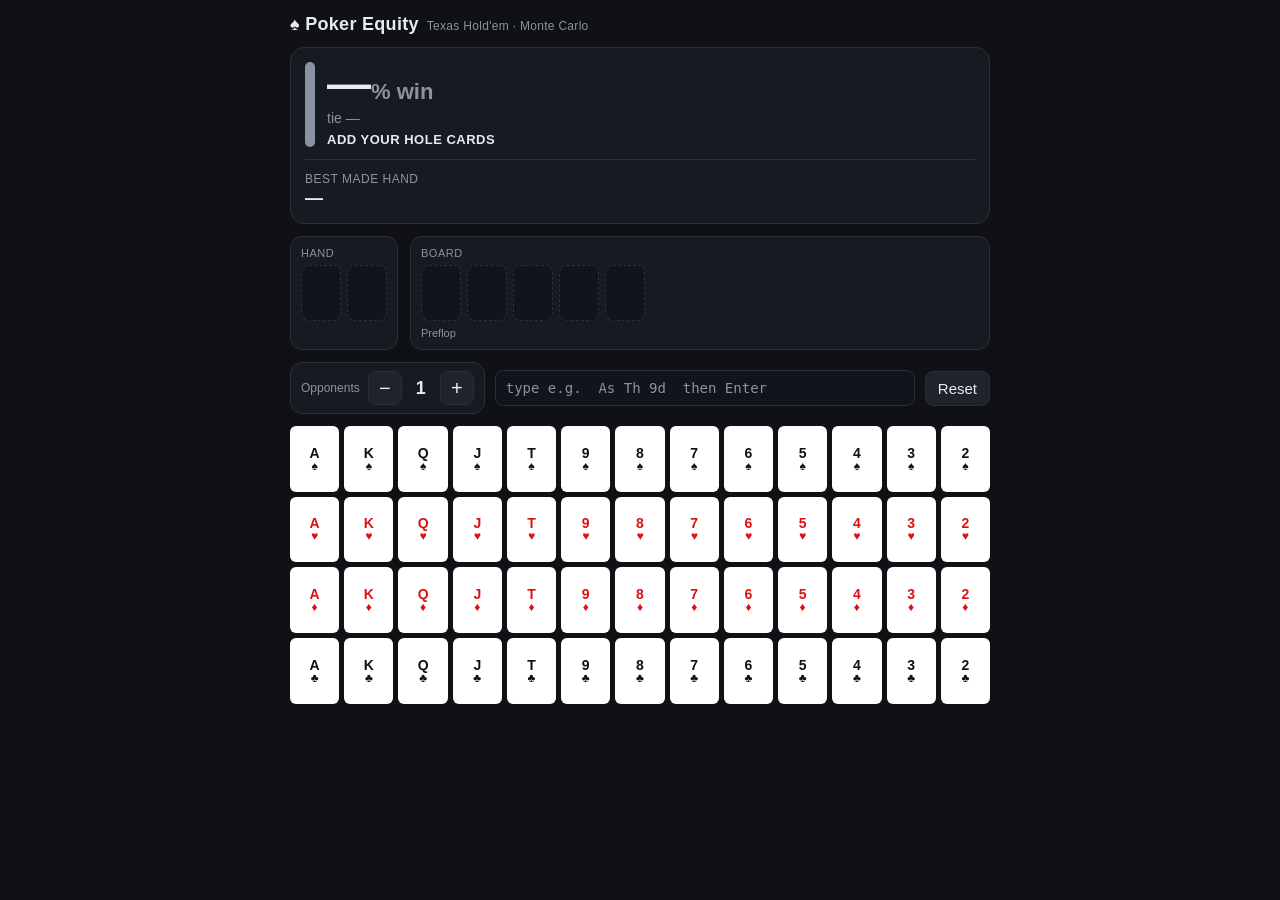
==== poker/index.html @ 081c714e "Add Texas Hold'em poker equity tool Single-file vanilla-JS tool (poker/index.html), no build step: -" ====
<!DOCTYPE html>
<html lang="en">
<head>
<meta charset="UTF-8" />
<meta name="viewport" content="width=device-width, initial-scale=1.0, maximum-scale=1.0, user-scalable=no" />
<title>Poker Equity — Texas Hold'em</title>
<style>
  /* ---------- Theme / layout ---------- */
  :root {
    --bg: #0f1115;
    --panel: #171a21;
    --panel-2: #1f232c;
    --line: #2a2f3a;
    --txt: #e7ebf0;
    --muted: #8b93a3;
    --accent: #4f8cff;
    --red: #ff5b6b;
    --green: #2ecc71;
    --yellow: #f5c542;
    --slot: #11141a;
  }
  * { box-sizing: border-box; -webkit-tap-highlight-color: transparent; }
  html, body { margin: 0; padding: 0; }
  body {
    background: var(--bg);
    color: var(--txt);
    font-family: -apple-system, BlinkMacSystemFont, "Segoe UI", Roboto, Helvetica, Arial, sans-serif;
    padding: 10px 10px 40px;
    max-width: 720px;
    margin: 0 auto;
    -webkit-text-size-adjust: 100%;
  }
  h1 {
    font-size: 18px;
    margin: 4px 0 12px;
    letter-spacing: 0.3px;
    display: flex;
    align-items: baseline;
    gap: 8px;
  }
  h1 small { color: var(--muted); font-weight: 400; font-size: 12px; }

  /* ---------- Result panel ---------- */
  #result {
    background: var(--panel);
    border: 1px solid var(--line);
    border-radius: 14px;
    padding: 14px;
    margin-bottom: 12px;
  }
  .equity-row { display: flex; align-items: stretch; gap: 12px; }
  .verdict-bar {
    width: 10px;
    border-radius: 6px;
    background: var(--muted);
    flex: 0 0 10px;
    transition: background 0.2s;
  }
  .equity-main { flex: 1; }
  .winpct {
    font-size: 44px;
    font-weight: 800;
    line-height: 1;
    font-variant-numeric: tabular-nums;
  }
  .winpct .unit { font-size: 22px; color: var(--muted); font-weight: 600; }
  .subpct { color: var(--muted); font-size: 14px; margin-top: 4px; font-variant-numeric: tabular-nums; }
  .verdict-label { font-size: 13px; font-weight: 700; margin-top: 6px; text-transform: uppercase; letter-spacing: 0.5px; }
  .made-hand {
    margin-top: 12px;
    padding-top: 12px;
    border-top: 1px solid var(--line);
    font-size: 18px;
    font-weight: 700;
  }
  .made-hand .lbl { color: var(--muted); font-size: 12px; font-weight: 500; display: block; text-transform: uppercase; letter-spacing: 0.5px; margin-bottom: 2px; }
  .draws { margin-top: 10px; font-size: 14px; color: var(--txt); }
  .draws .lbl { color: var(--muted); font-size: 12px; text-transform: uppercase; letter-spacing: 0.5px; }
  .chip {
    display: inline-block;
    background: var(--panel-2);
    border: 1px solid var(--line);
    border-radius: 999px;
    padding: 3px 10px;
    margin: 3px 4px 0 0;
    font-size: 13px;
  }
  .outs-num { color: var(--green); font-weight: 700; }

  /* ---------- Slots ---------- */
  .slots-wrap { display: flex; gap: 12px; margin-bottom: 12px; }
  .slot-group { background: var(--panel); border: 1px solid var(--line); border-radius: 12px; padding: 10px; }
  .slot-group.hand { flex: 0 0 auto; }
  .slot-group.board { flex: 1; }
  .slot-group .lbl { color: var(--muted); font-size: 11px; text-transform: uppercase; letter-spacing: 0.5px; margin-bottom: 6px; }
  .slot-row { display: flex; gap: 6px; }
  .slot {
    width: 40px; height: 56px;
    border-radius: 8px;
    background: var(--slot);
    border: 1px dashed var(--line);
    display: flex; align-items: center; justify-content: center;
    font-size: 20px; font-weight: 700;
    flex-direction: column; line-height: 1;
  }
  .slot.filled { border-style: solid; background: #fff; color: #111; cursor: pointer; }
  .slot.filled.red { color: #d11; }
  .slot .rk { font-size: 19px; }
  .slot .st { font-size: 16px; }
  .street { font-size: 11px; color: var(--muted); margin-top: 6px; }

  /* ---------- Controls ---------- */
  .controls { display: flex; flex-wrap: wrap; gap: 10px; align-items: center; margin-bottom: 12px; }
  .opp { display: flex; align-items: center; gap: 8px; background: var(--panel); border: 1px solid var(--line); border-radius: 12px; padding: 8px 10px; }
  .opp .lbl { color: var(--muted); font-size: 12px; }
  .btn {
    background: var(--panel-2); color: var(--txt); border: 1px solid var(--line);
    border-radius: 8px; padding: 8px 12px; font-size: 15px; cursor: pointer; user-select: none;
  }
  .btn:active { background: var(--line); }
  .opp .count { font-size: 18px; font-weight: 700; min-width: 22px; text-align: center; font-variant-numeric: tabular-nums; }
  .opp .step { width: 34px; height: 34px; font-size: 20px; padding: 0; line-height: 1; }
  #reset { margin-left: auto; }
  .kbd { flex: 1 1 160px; }
  .kbd input {
    width: 100%; background: var(--slot); color: var(--txt);
    border: 1px solid var(--line); border-radius: 8px; padding: 9px 10px; font-size: 14px;
    font-family: ui-monospace, SFMono-Regular, Menlo, monospace;
  }
  .kbd input::placeholder { color: var(--muted); }

  /* ---------- Card grid ---------- */
  #grid { display: flex; flex-direction: column; gap: 5px; }
  .grid-row { display: grid; grid-template-columns: repeat(13, 1fr); gap: 5px; }
  .card {
    aspect-ratio: 3 / 4;
    background: #fff; color: #111;
    border-radius: 6px;
    display: flex; align-items: center; justify-content: center;
    flex-direction: column; line-height: 1;
    font-weight: 700; cursor: pointer; user-select: none;
    border: 2px solid transparent;
    min-height: 34px;
  }
  .card .rk { font-size: 14px; }
  .card .st { font-size: 12px; }
  .card.red { color: #d11; }
  .card.used { opacity: 0.22; pointer-events: none; }
  .card.sel { border-color: var(--accent); box-shadow: 0 0 0 2px rgba(79,140,255,0.4); }
  @media (max-width: 420px) {
    .card .rk { font-size: 12px; }
    .card .st { font-size: 10px; }
    .slot { width: 34px; height: 48px; }
  }
</style>
</head>
<body>
  <h1>♠ Poker Equity <small>Texas Hold'em · Monte Carlo</small></h1>

  <div id="result">
    <div class="equity-row">
      <div class="verdict-bar" id="verdictBar"></div>
      <div class="equity-main">
        <div class="winpct"><span id="winVal">—</span><span class="unit">% win</span></div>
        <div class="subpct" id="tieVal">tie —</div>
        <div class="verdict-label" id="verdictLabel">add your hole cards</div>
      </div>
    </div>
    <div class="made-hand"><span class="lbl">Best made hand</span><span id="madeHand">—</span></div>
    <div class="draws" id="drawsBox" style="display:none;"></div>
  </div>

  <div class="slots-wrap">
    <div class="slot-group hand">
      <div class="lbl">Hand</div>
      <div class="slot-row" id="handSlots"></div>
    </div>
    <div class="slot-group board">
      <div class="lbl">Board</div>
      <div class="slot-row" id="boardSlots"></div>
      <div class="street" id="streetLabel">Preflop</div>
    </div>
  </div>

  <div class="controls">
    <div class="opp">
      <span class="lbl">Opponents</span>
      <button class="btn step" id="oppMinus">−</button>
      <span class="count" id="oppCount">1</span>
      <button class="btn step" id="oppPlus">+</button>
    </div>
    <div class="kbd">
      <input id="kbdInput" type="text" autocapitalize="off" autocomplete="off" autocorrect="off" spellcheck="false"
             placeholder="type e.g.  As Th 9d  then Enter" />
    </div>
    <button class="btn" id="reset">Reset</button>
  </div>

  <div id="grid"></div>

<script>
"use strict";
/* =====================================================================
   POKER EQUITY TOOL — Texas Hold'em
   Single file, vanilla JS, no dependencies, no build step.

   Card encoding: a card is an integer 0..51.
     rank  = 2 + (card % 13)   -> 2..14  (14 = Ace)
     suit  = (card / 13) | 0   -> 0=spades, 1=hearts, 2=diamonds, 3=clubs
   ===================================================================== */

/* ---------- Display tables ---------- */
const RANK_LABELS = ['2','3','4','5','6','7','8','9','T','J','Q','K','A']; // index 0..12 -> rank 2..14
const SUIT_SYMBOLS = ['♠', '♥', '♦', '♣'];            // s h d c
const RED_SUITS = new Set([1, 2]);                                         // hearts, diamonds

const rankOf = c => 2 + (c % 13);
const suitOf = c => (c / 13) | 0;
const makeCard = (rank, suit) => suit * 13 + (rank - 2);

/* =====================================================================
   HAND EVALUATOR
   Returns a single integer score. Higher = stronger. Scores are directly
   comparable (>, ===, <) which gives us tie / split detection for free.

   Score layout (base-16 digits, most significant first):
     [ category ][ t1 ][ t2 ][ t3 ][ t4 ][ t5 ]
   Categories:
     8 Straight Flush, 7 Quads, 6 Full House, 5 Flush,
     4 Straight, 3 Trips, 2 Two Pair, 1 Pair, 0 High Card
   ===================================================================== */

// Reused scratch buffers to avoid per-evaluation allocation in the hot loop.
const _rc = new Int8Array(15);  // rank counts, indexed by rank 2..14
const _sm = new Int32Array(4);  // per-suit rank bitmask

function popcount(x) {
  let n = 0;
  while (x) { x &= x - 1; n++; }
  return n;
}

// Highest straight top-card from a rank bitmask, or 0 if none.
// Handles the wheel (A-2-3-4-5) by mirroring the Ace (bit 14) down to bit 1.
function straightFromMask(mask) {
  if (mask & (1 << 14)) mask |= (1 << 1);
  for (let high = 14; high >= 5; high--) {
    const need = 0b11111 << (high - 4); // five consecutive bits ending at `high`
    if ((mask & need) === need) return high;
  }
  return 0;
}

// Top `n` distinct ranks present in `mask`, excluding ranks in `excl`. Padded with 0.
function topExcl(mask, excl, n) {
  let m = mask;
  for (let i = 0; i < excl.length; i++) m &= ~(1 << excl[i]);
  const res = [];
  for (let r = 14; r >= 2 && res.length < n; r--) if (m & (1 << r)) res.push(r);
  while (res.length < n) res.push(0);
  return res;
}

// Pack a category + up to 5 tiebreakers into one comparable integer.
function mk(cat, t) {
  let s = cat;
  for (let i = 0; i < 5; i++) s = s * 16 + (t[i] || 0);
  return s;
}

// Evaluate 5..7 cards (array of card ints). Returns the integer score.
function handScore(cards) {
  _rc.fill(0);
  _sm[0] = _sm[1] = _sm[2] = _sm[3] = 0;
  for (let i = 0; i < cards.length; i++) {
    const c = cards[i];
    const r = 2 + (c % 13);
    _rc[r]++;
    _sm[(c / 13) | 0] |= (1 << r);
  }

  // Flush / straight flush
  let fmask = 0;
  for (let s = 0; s < 4; s++) if (popcount(_sm[s]) >= 5) fmask = _sm[s];
  if (fmask) {
    const sf = straightFromMask(fmask);
    if (sf > 0) return mk(8, [sf]);
  }

  // Collect quads / trips / pairs (scanning high to low) and a rank-presence mask.
  let quad = 0, trip1 = 0, trip2 = 0, pair1 = 0, pair2 = 0, pmask = 0;
  for (let r = 14; r >= 2; r--) {
    const cnt = _rc[r];
    if (cnt === 0) continue;
    pmask |= (1 << r);
    if (cnt === 4) { if (!quad) quad = r; }
    else if (cnt === 3) { if (!trip1) trip1 = r; else if (!trip2) trip2 = r; }
    else if (cnt === 2) { if (!pair1) pair1 = r; else if (!pair2) pair2 = r; }
  }

  if (quad) return mk(7, [quad, topExcl(pmask, [quad], 1)[0]]);

  // Full house: a trip plus another trip or a pair (use the highest available pair part).
  if (trip1 && (trip2 || pair1)) {
    const pairPart = Math.max(trip2, pair1);
    return mk(6, [trip1, pairPart]);
  }

  if (fmask) return mk(5, topExcl(fmask, [], 5));

  const st = straightFromMask(pmask);
  if (st > 0) return mk(4, [st]);

  if (trip1) { const k = topExcl(pmask, [trip1], 2); return mk(3, [trip1, k[0], k[1]]); }
  if (pair1 && pair2) return mk(2, [pair1, pair2, topExcl(pmask, [pair1, pair2], 1)[0]]);
  if (pair1) { const k = topExcl(pmask, [pair1], 3); return mk(1, [pair1, k[0], k[1], k[2]]); }
  return mk(0, topExcl(pmask, [], 5));
}

/* ---------- Decode a score into a human-readable hand name ---------- */
const RANK_NAME = ['', '', 'Two', 'Three', 'Four', 'Five', 'Six', 'Seven',
                   'Eight', 'Nine', 'Ten', 'Jack', 'Queen', 'King', 'Ace'];
function plural(r) { return r === 6 ? 'Sixes' : RANK_NAME[r] + 's'; }

function describeScore(score) {
  // Unpack the 5 tiebreaker base-16 digits + category.
  let s = score;
  const t = [0, 0, 0, 0, 0];
  for (let i = 4; i >= 0; i--) { t[i] = s % 16; s = (s / 16) | 0; }
  const cat = s;
  switch (cat) {
    case 8: return t[0] === 14 ? 'Royal Flush' : 'Straight Flush, ' + RANK_NAME[t[0]] + '-high';
    case 7: return 'Four of a Kind, ' + plural(t[0]);
    case 6: return 'Full House, ' + plural(t[0]) + ' full of ' + plural(t[1]);
    case 5: return 'Flush, ' + RANK_NAME[t[0]] + '-high';
    case 4: return 'Straight, ' + RANK_NAME[t[0]] + '-high';
    case 3: return 'Three of a Kind, ' + plural(t[0]);
    case 2: return 'Two Pair, ' + plural(t[0]) + ' and ' + plural(t[1]);
    case 1: return 'Pair of ' + plural(t[0]);
    default: return 'High Card ' + RANK_NAME[t[0]];
  }
}

/* =====================================================================
   DRAWS & OUTS (flop / turn only)
   ===================================================================== */
function computeDraws(cards) {
  // cards: hero + known board (5 or 6 cards)
  const suitCount = [0, 0, 0, 0];
  const rankCount = new Array(15).fill(0);
  let pmask = 0;
  for (const c of cards) {
    suitCount[suitOf(c)]++;
    rankCount[rankOf(c)]++;
    pmask |= (1 << rankOf(c));
  }
  const draws = [];
  let outs = 0;

  // Flush draw: exactly 4 to a suit (5+ would already be a made flush).
  let flushDraw = false;
  for (let s = 0; s < 4; s++) if (suitCount[s] === 4) flushDraw = true;
  if (flushDraw) { draws.push('Flush Draw'); outs += 9; } // 13 - 4 remaining of the suit

  // Straight draws: only if not already holding a straight.
  if (straightFromMask(pmask) === 0) {
    const completing = [];
    for (let r = 2; r <= 14; r++) {
      if (rankCount[r] >= 1) continue;               // adding a duplicate can't extend
      if (straightFromMask(pmask | (1 << r)) > 0) completing.push(r);
    }
    if (completing.length >= 2) {
      draws.push('Open-Ended Straight Draw');
      for (const r of completing) outs += 4 - rankCount[r];
    } else if (completing.length === 1) {
      draws.push('Gutshot');
      outs += 4 - rankCount[completing[0]];
    }
  }
  return { draws, outs };
}

/* =====================================================================
   MONTE CARLO SIMULATION
   ===================================================================== */
const ITERATIONS = 50000;
const BATCH = 5000;
let simGen = 0; // bumped on every recompute so stale async batches bail out

function runSimulation() {
  const myGen = ++simGen;
  const hero = state.hand.slice();
  const board = state.board.slice();

  // Always refresh the synchronous info (made hand + draws) immediately.
  updateInfo(hero, board);

  if (hero.length < 2) {
    setEquityWaiting();
    return;
  }

  const used = new Set([...hero, ...board]);
  const deck = [];
  for (let c = 0; c < 52; c++) if (!used.has(c)) deck.push(c);

  const numOpp = state.opponents;
  const boardKnown = board.length;
  const need = numOpp * 2 + (5 - boardKnown); // cards drawn per iteration
  const n = deck.length;

  let wins = 0, ties = 0, losses = 0, done = 0;
  const heroFull = new Array(7);
  const oppFull = new Array(7);
  // Pre-place hero hole cards + known board (these never change).
  heroFull[0] = hero[0];
  heroFull[1] = hero[1];
  for (let k = 0; k < boardKnown; k++) heroFull[2 + k] = board[k];

  function batch() {
    if (myGen !== simGen) return; // a newer recompute superseded us
    const end = Math.min(done + BATCH, ITERATIONS);
    for (; done < end; done++) {
      // Partial Fisher-Yates: randomize the first `need` slots of the deck.
      for (let i = 0; i < need; i++) {
        const j = i + ((Math.random() * (n - i)) | 0);
        const tmp = deck[i]; deck[i] = deck[j]; deck[j] = tmp;
      }
      // Fill remaining community cards (drawn after the opponents' hole cards).
      const boardDrawStart = numOpp * 2;
      for (let k = boardKnown; k < 5; k++) {
        heroFull[2 + k] = deck[boardDrawStart + (k - boardKnown)];
      }
      const heroScore = handScore(heroFull);

      // Opponents share the same full community board.
      let bestOpp = -1;
      for (let o = 0; o < numOpp; o++) {
        oppFull[0] = deck[o * 2];
        oppFull[1] = deck[o * 2 + 1];
        for (let k = 0; k < 5; k++) oppFull[2 + k] = heroFull[2 + k];
        const os = handScore(oppFull);
        if (os > bestOpp) bestOpp = os;
      }

      if (heroScore > bestOpp) wins++;
      else if (heroScore === bestOpp) ties++;
      else losses++;
    }
    if (done < ITERATIONS) {
      setTimeout(batch, 0); // yield to keep the UI responsive
    } else {
      showEquity(wins, ties, losses, ITERATIONS, numOpp);
    }
  }
  batch();
}

/* =====================================================================
   STATE
   ===================================================================== */
const state = {
  hand: [],        // up to 2 card ints
  board: [],       // up to 5 card ints
  opponents: 1,
};

function isUsed(c) { return state.hand.includes(c) || state.board.includes(c); }

function addCard(c) {
  if (isUsed(c)) { removeCard(c); return; }
  if (state.hand.length < 2) state.hand.push(c);
  else if (state.board.length < 5) state.board.push(c);
  else return; // everything full
  render();
}

function removeCard(c) {
  let i = state.hand.indexOf(c);
  if (i >= 0) { state.hand.splice(i, 1); render(); return; }
  i = state.board.indexOf(c);
  if (i >= 0) { state.board.splice(i, 1); render(); }
}

function resetAll() {
  state.hand = [];
  state.board = [];
  document.getElementById('kbdInput').value = '';
  render();
}

/* =====================================================================
   UI RENDERING
   ===================================================================== */
const el = id => document.getElementById(id);

function cardInner(c) {
  const rk = RANK_LABELS[c % 13];
  const st = SUIT_SYMBOLS[suitOf(c)];
  return '<span class="rk">' + rk + '</span><span class="st">' + st + '</span>';
}

function buildGrid() {
  const grid = el('grid');
  grid.innerHTML = '';
  for (let suit = 0; suit < 4; suit++) {
    const row = document.createElement('div');
    row.className = 'grid-row';
    for (let ri = 12; ri >= 0; ri--) {       // high to low (A ... 2)
      const c = suit * 13 + ri;
      const div = document.createElement('div');
      div.className = 'card' + (RED_SUITS.has(suit) ? ' red' : '');
      div.dataset.card = c;
      div.innerHTML = cardInner(c);
      div.addEventListener('click', () => addCard(c));
      row.appendChild(div);
    }
    grid.appendChild(row);
  }
}

function buildSlots() {
  const hand = el('handSlots');
  const board = el('boardSlots');
  hand.innerHTML = '';
  board.innerHTML = '';
  for (let i = 0; i < 2; i++) hand.appendChild(makeSlot('hand', i));
  for (let i = 0; i < 5; i++) board.appendChild(makeSlot('board', i));
}

function makeSlot(group, idx) {
  const d = document.createElement('div');
  d.className = 'slot';
  d.dataset.group = group;
  d.dataset.idx = idx;
  d.addEventListener('click', () => {
    const arr = group === 'hand' ? state.hand : state.board;
    if (arr[idx] !== undefined) removeCard(arr[idx]);
  });
  return d;
}

function renderSlots() {
  const fill = (group, arr) => {
    const slots = el(group === 'hand' ? 'handSlots' : 'boardSlots').children;
    for (let i = 0; i < slots.length; i++) {
      const s = slots[i];
      const c = arr[i];
      if (c === undefined) {
        s.className = 'slot';
        s.innerHTML = '';
      } else {
        s.className = 'slot filled' + (RED_SUITS.has(suitOf(c)) ? ' red' : '');
        s.innerHTML = cardInner(c);
      }
    }
  };
  fill('hand', state.hand);
  fill('board', state.board);

  const n = state.board.length;
  const label = n === 0 ? 'Preflop' : n === 3 ? 'Flop' : n === 4 ? 'Turn'
              : n === 5 ? 'River' : 'Board (' + n + ')';
  el('streetLabel').textContent = label;
}

function renderGridUsed() {
  const cards = el('grid').querySelectorAll('.card');
  cards.forEach(div => {
    const c = +div.dataset.card;
    div.classList.toggle('used', isUsed(c));
  });
}

function render() {
  renderSlots();
  renderGridUsed();
  el('oppCount').textContent = state.opponents;
  runSimulation();
}

/* ---------- Result panel updates ---------- */
function setEquityWaiting() {
  el('winVal').textContent = '—';
  el('tieVal').textContent = 'tie —';
  el('verdictLabel').textContent = state.hand.length === 0
    ? 'add your hole cards' : 'pick one more hole card';
  el('verdictBar').style.background = 'var(--muted)';
}

function showEquity(wins, ties, losses, iter, numOpp) {
  const winPct = wins / iter * 100;
  const tiePct = ties / iter * 100;
  el('winVal').textContent = winPct.toFixed(1);
  el('tieVal').textContent = 'tie ' + tiePct.toFixed(1) + '%  ·  ' + iter.toLocaleString() + ' sims';

  // Verdict traffic light vs. break-even equity = 100 / (opponents + 1).
  const breakEven = 100 / (numOpp + 1);
  const ratio = winPct / breakEven;
  let color, label;
  if (ratio >= 1.2) { color = 'var(--green)'; label = 'clearly ahead'; }
  else if (ratio >= 0.95) { color = 'var(--yellow)'; label = 'marginal'; }
  else { color = 'var(--red)'; label = 'behind'; }
  el('verdictBar').style.background = color;
  el('verdictLabel').textContent = label;
  el('verdictLabel').style.color = color;
}

function updateInfo(hero, board) {
  const known = hero.concat(board);
  if (known.length >= 2) {
    el('madeHand').textContent = describeScore(handScore(known));
  } else {
    el('madeHand').textContent = '—';
  }

  // Outs / draws only make sense on the flop (3) or turn (4).
  const drawsBox = el('drawsBox');
  if (hero.length === 2 && (board.length === 3 || board.length === 4)) {
    const { draws, outs } = computeDraws(known);
    if (draws.length) {
      drawsBox.style.display = 'block';
      drawsBox.innerHTML = '<span class="lbl">Draws · <span class="outs-num">'
        + outs + ' outs</span></span><br>'
        + draws.map(d => '<span class="chip">' + d + '</span>').join('');
    } else {
      drawsBox.style.display = 'none';
    }
  } else {
    drawsBox.style.display = 'none';
  }
}

/* =====================================================================
   KEYBOARD INPUT  (e.g. "As Th 9d")
   ===================================================================== */
const RANK_CHARS = { '2':2,'3':3,'4':4,'5':5,'6':6,'7':7,'8':8,'9':9,
                     't':10,'j':11,'q':12,'k':13,'a':14 };
const SUIT_CHARS = { 's':0,'h':1,'d':2,'c':3 };

function parseToken(tok) {
  if (tok.length !== 2) return -1;
  const r = RANK_CHARS[tok[0].toLowerCase()];
  const s = SUIT_CHARS[tok[1].toLowerCase()];
  if (r === undefined || s === undefined) return -1;
  return makeCard(r, s);
}

function applyKbd(value) {
  const tokens = value.trim().split(/\s+/).filter(Boolean);
  const cards = [];
  const seen = new Set();
  for (const tok of tokens) {
    const c = parseToken(tok);
    if (c >= 0 && !seen.has(c)) { seen.add(c); cards.push(c); }
  }
  state.hand = cards.slice(0, 2);
  state.board = cards.slice(2, 7);
  render();
}

/* =====================================================================
   WIRING
   ===================================================================== */
function init() {
  buildGrid();
  buildSlots();

  el('oppPlus').addEventListener('click', () => {
    if (state.opponents < 8) { state.opponents++; render(); }
  });
  el('oppMinus').addEventListener('click', () => {
    if (state.opponents > 1) { state.opponents--; render(); }
  });
  el('reset').addEventListener('click', resetAll);
  el('kbdInput').addEventListener('keydown', e => {
    if (e.key === 'Enter') applyKbd(e.target.value);
  });

  render();
}

/* =====================================================================
   SELF-TESTS — known hand rankings. Logged to the console; all must pass.
   ===================================================================== */
function selfTest() {
  const C = (rank, suitChar) => makeCard(rank, SUIT_CHARS[suitChar]);
  let pass = 0, fail = 0;
  const assert = (name, cond) => {
    if (cond) { pass++; console.log('%c✓ ' + name, 'color:#2ecc71'); }
    else { fail++; console.error('✗ ' + name); }
  };

  // 1. Royal flush beats four of a kind.
  const royal = handScore([C(14,'s'),C(13,'s'),C(12,'s'),C(11,'s'),C(10,'s'),C(2,'h'),C(2,'d')]);
  const quadAces = handScore([C(14,'s'),C(14,'h'),C(14,'d'),C(14,'c'),C(13,'s'),C(13,'h'),C(2,'d')]);
  assert('Royal flush > Quad aces', royal > quadAces);

  // 2. Straight flush beats four of a kind (non-royal).
  const sf = handScore([C(9,'h'),C(8,'h'),C(7,'h'),C(6,'h'),C(5,'h'),C(2,'s'),C(3,'d')]);
  assert('Straight flush > Quad aces', sf > quadAces);

  // 3. Wheel straight (A-2-3-4-5) is recognized and is 5-high.
  const wheel = handScore([C(14,'s'),C(2,'h'),C(3,'d'),C(4,'c'),C(5,'s'),C(9,'h'),C(13,'d')]);
  const wheelDesc = describeScore(wheel);
  assert('Wheel = Straight, Five-high', wheelDesc === 'Straight, Five-high');

  // 4. A 6-high straight beats the wheel.
  const six = handScore([C(6,'s'),C(2,'h'),C(3,'d'),C(4,'c'),C(5,'s'),C(9,'h'),C(13,'d')]);
  assert('Six-high straight > wheel', six > wheel);

  // 5. Flush beats a straight.
  const flush = handScore([C(14,'c'),C(10,'c'),C(7,'c'),C(4,'c'),C(2,'c'),C(9,'h'),C(8,'d')]);
  const straight = handScore([C(9,'s'),C(8,'h'),C(7,'d'),C(6,'c'),C(5,'s'),C(2,'h'),C(2,'d')]);
  assert('Flush > Straight', flush > straight);

  // 6. Full house beats a flush.
  const boat = handScore([C(13,'s'),C(13,'h'),C(13,'d'),C(7,'c'),C(7,'s'),C(2,'h'),C(3,'d')]);
  assert('Full house > Flush', boat > flush);

  // 7. Quads beat a full house.
  const quad7 = handScore([C(7,'s'),C(7,'h'),C(7,'d'),C(7,'c'),C(13,'s'),C(13,'h'),C(2,'d')]);
  assert('Quads > Full house', quad7 > boat);

  // 8. Split pot: two hands play the same board and tie exactly.
  const board = [C(14,'s'),C(13,'h'),C(12,'d'),C(11,'c'),C(10,'s')]; // broadway on board
  const a = handScore(board.concat([C(2,'h'),C(3,'d')]));
  const b = handScore(board.concat([C(4,'h'),C(5,'d')]));
  assert('Split pot: identical board -> tie', a === b);

  // 9. Higher kicker wins with the same pair.
  const pairAk = handScore([C(14,'s'),C(14,'h'),C(13,'d'),C(7,'c'),C(2,'s')]);
  const pairAq = handScore([C(14,'d'),C(14,'c'),C(12,'d'),C(7,'h'),C(2,'h')]);
  assert('Pair of Aces, King kicker > Queen kicker', pairAk > pairAq);

  // 10. Higher two pair beats lower two pair.
  const tpHi = handScore([C(14,'s'),C(14,'h'),C(5,'d'),C(5,'c'),C(9,'s'),C(2,'h'),C(3,'d')]);
  const tpLo = handScore([C(13,'s'),C(13,'h'),C(5,'d'),C(5,'c'),C(9,'s'),C(2,'h'),C(3,'d')]);
  assert('Aces & Fives > Kings & Fives', tpHi > tpLo);

  console.log('%cSelf-tests: ' + pass + ' passed, ' + fail + ' failed',
              fail === 0 ? 'color:#2ecc71;font-weight:bold' : 'color:#ff5b6b;font-weight:bold');
  return fail === 0;
}

/* ---------- Boot ---------- */
selfTest();
init();
</script>
</body>
</html>
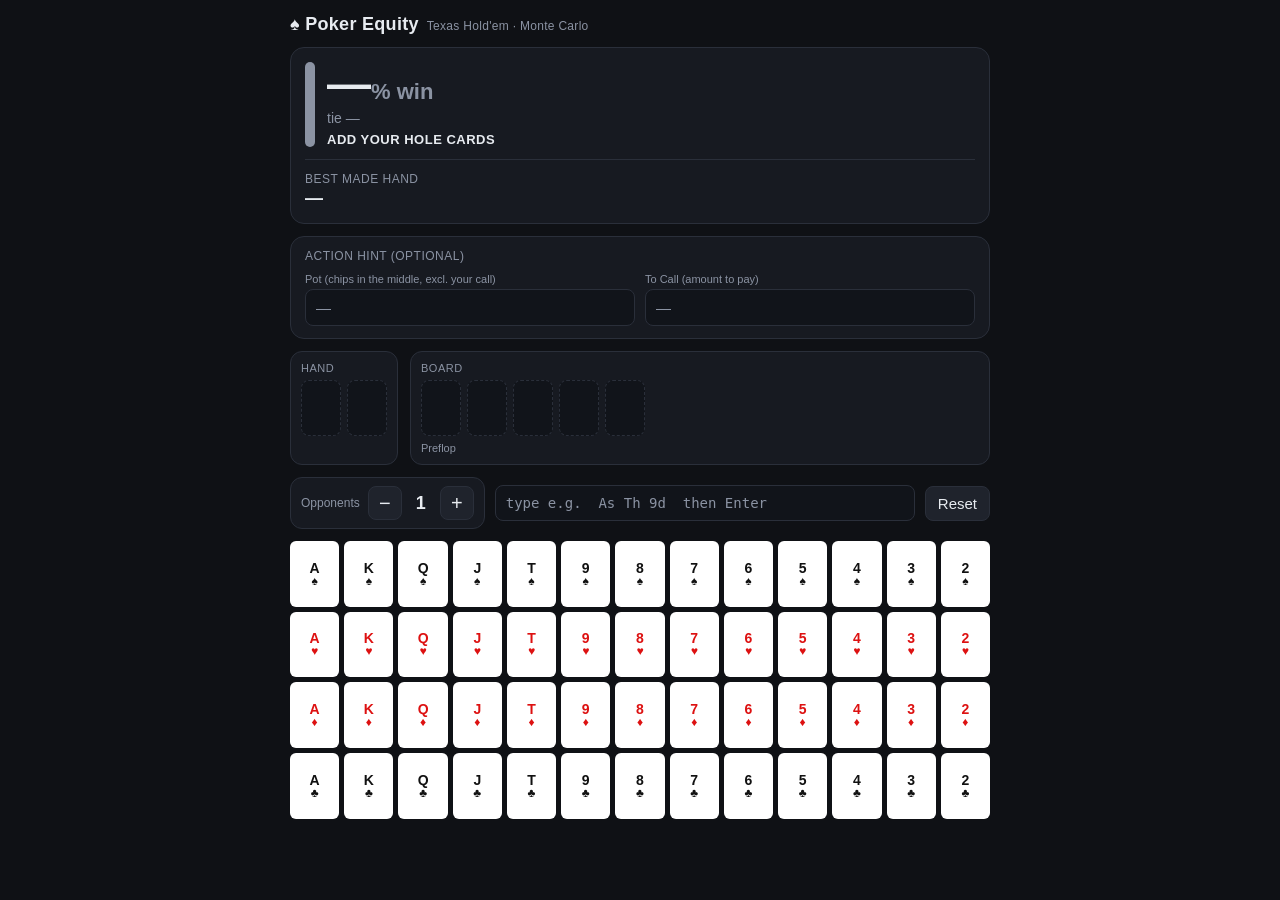
==== commit 487121e1: "Add optional Action Hint module to poker equity tool Purely additive pot-odds advisor below the exis" ====
--- a/poker/index.html
+++ b/poker/index.html
@@ -152,6 +152,35 @@
     .card .st { font-size: 10px; }
     .slot { width: 34px; height: 48px; }
   }
+
+  /* ---------- Action Hint (optional, additive module) ---------- */
+  #action-hint {
+    background: var(--panel);
+    border: 1px solid var(--line);
+    border-radius: 14px;
+    padding: 12px 14px;
+    margin-bottom: 12px;
+  }
+  #action-hint .ah-title {
+    color: var(--muted); font-size: 12px; text-transform: uppercase;
+    letter-spacing: 0.5px; margin-bottom: 10px;
+  }
+  #action-hint .ah-inputs { display: flex; gap: 10px; }
+  #action-hint .ah-field { flex: 1; }
+  #action-hint .ah-field label { display: block; color: var(--muted); font-size: 11px; margin-bottom: 4px; }
+  #action-hint .ah-field input {
+    width: 100%; background: var(--slot); color: var(--txt);
+    border: 1px solid var(--line); border-radius: 8px; padding: 9px 10px; font-size: 15px;
+    font-variant-numeric: tabular-nums;
+  }
+  #action-hint .ah-field input::placeholder { color: var(--muted); }
+  #action-hint .ah-result { margin-top: 12px; display: none; }
+  #action-hint .ah-badge {
+    display: inline-block; font-weight: 800; font-size: 16px; letter-spacing: 0.5px;
+    padding: 4px 12px; border-radius: 8px; color: #111;
+  }
+  #action-hint .ah-calc { margin-top: 8px; font-size: 14px; color: var(--txt); font-variant-numeric: tabular-nums; }
+  #action-hint .ah-note { margin-top: 6px; font-size: 12px; color: var(--muted); }
 </style>
 </head>
 <body>
@@ -168,6 +197,26 @@
     </div>
     <div class="made-hand"><span class="lbl">Best made hand</span><span id="madeHand">—</span></div>
     <div class="draws" id="drawsBox" style="display:none;"></div>
+  </div>
+
+  <!-- Optional, additive Action Hint module (below the existing output) -->
+  <div id="action-hint">
+    <div class="ah-title">Action Hint (optional)</div>
+    <div class="ah-inputs">
+      <div class="ah-field">
+        <label for="ahPot">Pot (chips in the middle, excl. your call)</label>
+        <input id="ahPot" type="number" inputmode="decimal" min="0" step="any" placeholder="—" />
+      </div>
+      <div class="ah-field">
+        <label for="ahCall">To Call (amount to pay)</label>
+        <input id="ahCall" type="number" inputmode="decimal" min="0" step="any" placeholder="—" />
+      </div>
+    </div>
+    <div class="ah-result" id="ahResult">
+      <span class="ah-badge" id="ahBadge"></span>
+      <div class="ah-calc" id="ahCalc"></div>
+      <div class="ah-note" id="ahNote" style="display:none;"></div>
+    </div>
   </div>
 
   <div class="slots-wrap">
@@ -747,5 +796,120 @@
 selfTest();
 init();
 </script>
+
+<script>
+"use strict";
+/* =====================================================================
+   ACTION HINT — optional, fully additive module.
+   It does NOT touch the equity engine, the card grid, or the existing
+   output. It only READS the equity already shown in #winVal / #tieVal
+   (via a MutationObserver) plus the Pot / To Call inputs, then renders a
+   pot-odds based suggestion. With both inputs empty it shows nothing and
+   stays unobtrusive. No work is added to the Monte Carlo hot path.
+   ===================================================================== */
+(function () {
+  // ---- Configurable thresholds (percent). Tweak here. ----
+  const RAISE_EQUITY     = 60;  // usableEquity above this (and ahead) -> RAISE
+  const VALUE_BET_EQUITY = 60;  // when To Call is 0/empty -> Value Bet vs Check
+
+  const potEl   = document.getElementById('ahPot');
+  const callEl  = document.getElementById('ahCall');
+  const resEl   = document.getElementById('ahResult');
+  const badgeEl = document.getElementById('ahBadge');
+  const calcEl  = document.getElementById('ahCalc');
+  const noteEl  = document.getElementById('ahNote');
+  const winEl   = document.getElementById('winVal');
+  const tieEl   = document.getElementById('tieVal');
+
+  const COLORS = {
+    fold:  '#ff5b6b',
+    call:  '#f5c542',
+    raise: '#2ecc71',
+    check: '#8b93a3',
+    value: '#2ecc71',
+  };
+
+  // Read the equity that the existing output already computed.
+  // winEl text is "84.9" or "—"; tieEl text is "tie 0.6%  ·  50,000 sims".
+  function readEquity() {
+    const win = parseFloat(winEl.textContent);
+    if (isNaN(win)) return null; // equity not ready yet (e.g. "—")
+    const m = /([\d.]+)/.exec((tieEl.textContent || '').replace(/^tie/, ''));
+    const tie = m ? parseFloat(m[1]) : 0;
+    return { win, tie: isNaN(tie) ? 0 : tie };
+  }
+
+  function hide() { resEl.style.display = 'none'; }
+
+  function show(badge, color, calcHtml, note) {
+    badgeEl.textContent = badge;
+    badgeEl.style.background = color;
+    calcEl.innerHTML = calcHtml;
+    if (note) { noteEl.textContent = note; noteEl.style.display = 'block'; }
+    else { noteEl.style.display = 'none'; }
+    resEl.style.display = 'block';
+  }
+
+  function update() {
+    const potRaw  = potEl.value.trim();
+    const callRaw = callEl.value.trim();
+
+    // Both empty -> stay unobtrusive, no hint at all.
+    if (potRaw === '' && callRaw === '') { hide(); return; }
+
+    // Need a valid pot to reason about pot odds; otherwise show nothing yet.
+    const pot = parseFloat(potRaw);
+    if (isNaN(pot) || pot < 0) { hide(); return; }
+
+    const eq = readEquity();
+    if (!eq) {
+      show('—', COLORS.check, 'Add your hole cards to get an equity-based hint.', null);
+      return;
+    }
+    // usableEquity = winPercent + tiePercent / 2
+    const usable = eq.win + eq.tie / 2;
+    const usableStr = usable.toFixed(1);
+
+    const toCall = callRaw === '' ? 0 : parseFloat(callRaw);
+
+    // Special case: nothing to call (To Call = 0 or empty) but a pot is set.
+    if (isNaN(toCall) || toCall <= 0) {
+      if (usable > VALUE_BET_EQUITY) {
+        show('Value Bet möglich', COLORS.value,
+          'To Call = 0 — du hast <b>' + usableStr + '%</b> Equity, also klar vorne.', null);
+      } else {
+        show('Check', COLORS.check,
+          'To Call = 0 — du kannst gratis checken. Du hast <b>' + usableStr + '%</b> Equity.', null);
+      }
+      return;
+    }
+
+    // Pot odds: required equity to make the call break even.
+    const required = toCall / (pot + toCall) * 100;
+    const calc = 'Du brauchst <b>' + required.toFixed(1) + '%</b> Equity zum Call, '
+               + 'du hast <b>' + usableStr + '%</b>.';
+
+    if (usable < required) {
+      show('Fold', COLORS.fold, calc, null);
+    } else if (usable > RAISE_EQUITY) {
+      show('Raise möglich', COLORS.raise, calc,
+        'Raise ist eine Heuristik (kein Fold-Equity / keine Reads berücksichtigt).');
+    } else {
+      show('Call', COLORS.call, calc, null);
+    }
+  }
+
+  // Recompute when the user edits the fields...
+  potEl.addEventListener('input', update);
+  callEl.addEventListener('input', update);
+
+  // ...and whenever the existing output updates the equity numbers.
+  const obs = new MutationObserver(update);
+  obs.observe(winEl, { childList: true, characterData: true, subtree: true });
+  obs.observe(tieEl, { childList: true, characterData: true, subtree: true });
+
+  update();
+})();
+</script>
 </body>
 </html>
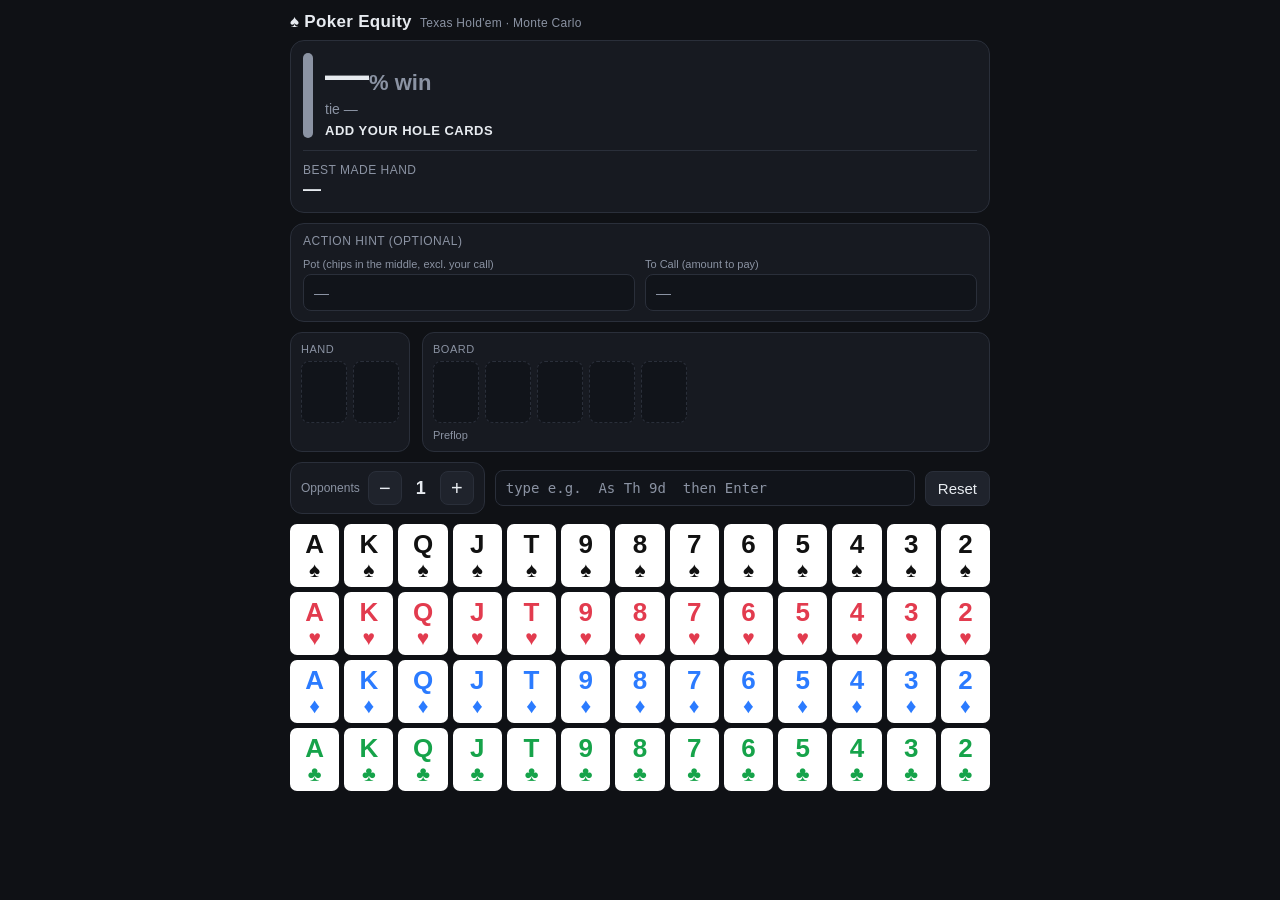
==== commit d8a59beb: "Four-color deck and larger card/slot glyphs Display optimization for the poker equity tool: - Four-c" ====
--- a/poker/index.html
+++ b/poker/index.html
@@ -31,8 +31,8 @@
     -webkit-text-size-adjust: 100%;
   }
   h1 {
-    font-size: 18px;
-    margin: 4px 0 12px;
+    font-size: 17px;
+    margin: 2px 0 8px;
     letter-spacing: 0.3px;
     display: flex;
     align-items: baseline;
@@ -45,8 +45,8 @@
     background: var(--panel);
     border: 1px solid var(--line);
     border-radius: 14px;
-    padding: 14px;
-    margin-bottom: 12px;
+    padding: 12px;
+    margin-bottom: 10px;
   }
   .equity-row { display: flex; align-items: stretch; gap: 12px; }
   .verdict-bar {
@@ -88,29 +88,32 @@
   .outs-num { color: var(--green); font-weight: 700; }
 
   /* ---------- Slots ---------- */
-  .slots-wrap { display: flex; gap: 12px; margin-bottom: 12px; }
+  .slots-wrap { display: flex; gap: 12px; margin-bottom: 10px; }
   .slot-group { background: var(--panel); border: 1px solid var(--line); border-radius: 12px; padding: 10px; }
   .slot-group.hand { flex: 0 0 auto; }
   .slot-group.board { flex: 1; }
   .slot-group .lbl { color: var(--muted); font-size: 11px; text-transform: uppercase; letter-spacing: 0.5px; margin-bottom: 6px; }
   .slot-row { display: flex; gap: 6px; }
   .slot {
-    width: 40px; height: 56px;
+    width: 46px; height: 62px;
     border-radius: 8px;
     background: var(--slot);
     border: 1px dashed var(--line);
     display: flex; align-items: center; justify-content: center;
-    font-size: 20px; font-weight: 700;
+    font-weight: 800;
     flex-direction: column; line-height: 1;
   }
   .slot.filled { border-style: solid; background: #fff; color: #111; cursor: pointer; }
-  .slot.filled.red { color: #d11; }
-  .slot .rk { font-size: 19px; }
-  .slot .st { font-size: 16px; }
+  /* Four-color deck */
+  .slot.filled.he { color: #e23b4e; }
+  .slot.filled.di { color: #2b7bff; }
+  .slot.filled.cl { color: #16a34a; }
+  .slot .rk { font-size: 27px; }
+  .slot .st { font-size: 22px; margin-top: 2px; }
   .street { font-size: 11px; color: var(--muted); margin-top: 6px; }
 
   /* ---------- Controls ---------- */
-  .controls { display: flex; flex-wrap: wrap; gap: 10px; align-items: center; margin-bottom: 12px; }
+  .controls { display: flex; flex-wrap: wrap; gap: 10px; align-items: center; margin-bottom: 10px; }
   .opp { display: flex; align-items: center; gap: 8px; background: var(--panel); border: 1px solid var(--line); border-radius: 12px; padding: 8px 10px; }
   .opp .lbl { color: var(--muted); font-size: 12px; }
   .btn {
@@ -133,24 +136,27 @@
   #grid { display: flex; flex-direction: column; gap: 5px; }
   .grid-row { display: grid; grid-template-columns: repeat(13, 1fr); gap: 5px; }
   .card {
-    aspect-ratio: 3 / 4;
     background: #fff; color: #111;
-    border-radius: 6px;
+    border-radius: 7px;
     display: flex; align-items: center; justify-content: center;
     flex-direction: column; line-height: 1;
-    font-weight: 700; cursor: pointer; user-select: none;
+    font-weight: 800; cursor: pointer; user-select: none;
     border: 2px solid transparent;
-    min-height: 34px;
-  }
-  .card .rk { font-size: 14px; }
-  .card .st { font-size: 12px; }
-  .card.red { color: #d11; }
+    min-height: 40px; padding: 5px 0;
+  }
+  /* Responsive glyphs: as large as possible while keeping all 52 cards on one
+     clickable page; capped so they don't oversize on wide desktop screens. */
+  .card .rk { font-size: clamp(16px, 4.7vw, 26px); }
+  .card .st { font-size: clamp(13px, 3.7vw, 21px); margin-top: 2px; }
+  /* Four-color deck: spades black, hearts red, diamonds blue, clubs green. */
+  .card.he { color: #e23b4e; }
+  .card.di { color: #2b7bff; }
+  .card.cl { color: #16a34a; }
   .card.used { opacity: 0.22; pointer-events: none; }
   .card.sel { border-color: var(--accent); box-shadow: 0 0 0 2px rgba(79,140,255,0.4); }
   @media (max-width: 420px) {
-    .card .rk { font-size: 12px; }
-    .card .st { font-size: 10px; }
-    .slot { width: 34px; height: 48px; }
+    .card { min-height: 34px; padding: 3px 0; }
+    .slot { width: 40px; height: 54px; }
   }
 
   /* ---------- Action Hint (optional, additive module) ---------- */
@@ -158,8 +164,8 @@
     background: var(--panel);
     border: 1px solid var(--line);
     border-radius: 14px;
-    padding: 12px 14px;
-    margin-bottom: 12px;
+    padding: 10px 12px;
+    margin-bottom: 10px;
   }
   #action-hint .ah-title {
     color: var(--muted); font-size: 12px; text-transform: uppercase;
@@ -261,7 +267,8 @@
 /* ---------- Display tables ---------- */
 const RANK_LABELS = ['2','3','4','5','6','7','8','9','T','J','Q','K','A']; // index 0..12 -> rank 2..14
 const SUIT_SYMBOLS = ['♠', '♥', '♦', '♣'];            // s h d c
-const RED_SUITS = new Set([1, 2]);                                         // hearts, diamonds
+// Four-color deck class per suit: spades black, hearts red, diamonds blue, clubs green.
+const SUIT_CLASS = ['sp', 'he', 'di', 'cl'];                               // s h d c
 
 const rankOf = c => 2 + (c % 13);
 const suitOf = c => (c / 13) | 0;
@@ -558,7 +565,7 @@
     for (let ri = 12; ri >= 0; ri--) {       // high to low (A ... 2)
       const c = suit * 13 + ri;
       const div = document.createElement('div');
-      div.className = 'card' + (RED_SUITS.has(suit) ? ' red' : '');
+      div.className = 'card ' + SUIT_CLASS[suit];
       div.dataset.card = c;
       div.innerHTML = cardInner(c);
       div.addEventListener('click', () => addCard(c));
@@ -599,7 +606,7 @@
         s.className = 'slot';
         s.innerHTML = '';
       } else {
-        s.className = 'slot filled' + (RED_SUITS.has(suitOf(c)) ? ' red' : '');
+        s.className = 'slot filled ' + SUIT_CLASS[suitOf(c)];
         s.innerHTML = cardInner(c);
       }
     }
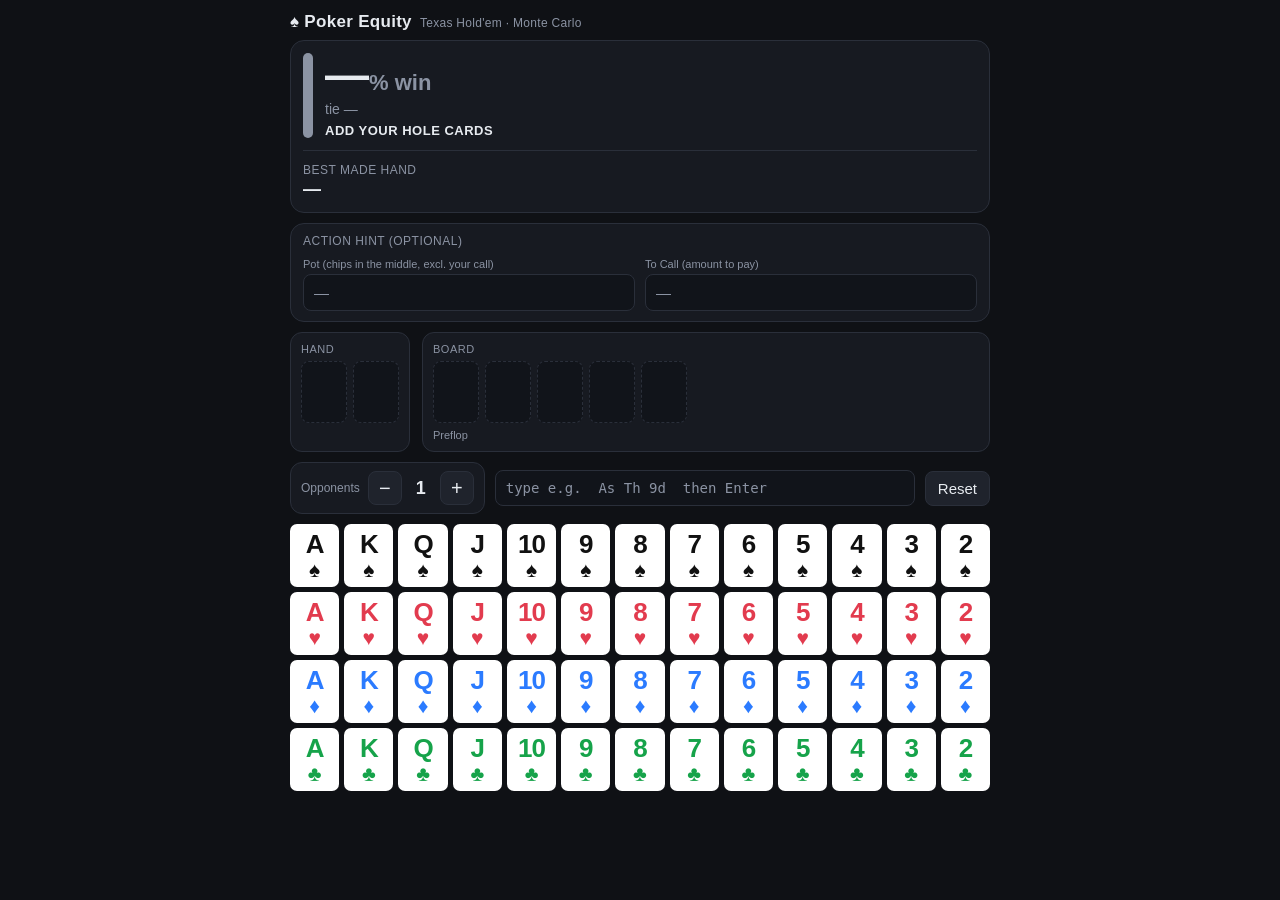
==== commit 18157459: "Display ten as '10' instead of 'T' on cards and slots Only the rank display label changes; keyboard " ====
--- a/poker/index.html
+++ b/poker/index.html
@@ -146,7 +146,7 @@
   }
   /* Responsive glyphs: as large as possible while keeping all 52 cards on one
      clickable page; capped so they don't oversize on wide desktop screens. */
-  .card .rk { font-size: clamp(16px, 4.7vw, 26px); }
+  .card .rk { font-size: clamp(16px, 4.7vw, 26px); white-space: nowrap; letter-spacing: -1px; }
   .card .st { font-size: clamp(13px, 3.7vw, 21px); margin-top: 2px; }
   /* Four-color deck: spades black, hearts red, diamonds blue, clubs green. */
   .card.he { color: #e23b4e; }
@@ -265,7 +265,7 @@
    ===================================================================== */
 
 /* ---------- Display tables ---------- */
-const RANK_LABELS = ['2','3','4','5','6','7','8','9','T','J','Q','K','A']; // index 0..12 -> rank 2..14
+const RANK_LABELS = ['2','3','4','5','6','7','8','9','10','J','Q','K','A']; // index 0..12 -> rank 2..14
 const SUIT_SYMBOLS = ['♠', '♥', '♦', '♣'];            // s h d c
 // Four-color deck class per suit: spades black, hearts red, diamonds blue, clubs green.
 const SUIT_CLASS = ['sp', 'he', 'di', 'cl'];                               // s h d c
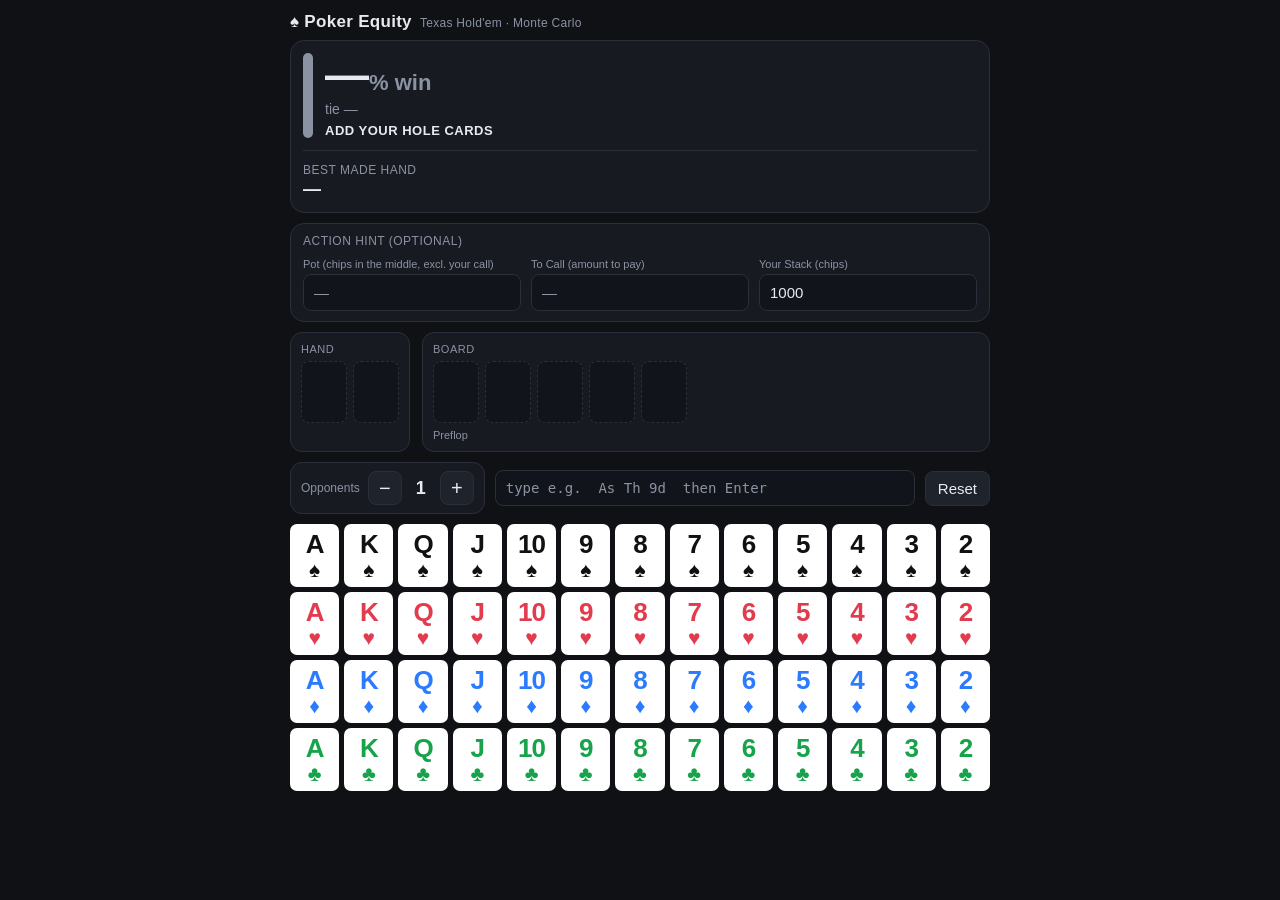
==== commit 2b94061e: "Factor stack size into Action Hint recommendations Adds a 'Your Stack (chips)' input (default 1000) " ====
--- a/poker/index.html
+++ b/poker/index.html
@@ -171,8 +171,8 @@
     color: var(--muted); font-size: 12px; text-transform: uppercase;
     letter-spacing: 0.5px; margin-bottom: 10px;
   }
-  #action-hint .ah-inputs { display: flex; gap: 10px; }
-  #action-hint .ah-field { flex: 1; }
+  #action-hint .ah-inputs { display: flex; flex-wrap: wrap; gap: 10px; }
+  #action-hint .ah-field { flex: 1 1 90px; min-width: 90px; }
   #action-hint .ah-field label { display: block; color: var(--muted); font-size: 11px; margin-bottom: 4px; }
   #action-hint .ah-field input {
     width: 100%; background: var(--slot); color: var(--txt);
@@ -216,6 +216,10 @@
       <div class="ah-field">
         <label for="ahCall">To Call (amount to pay)</label>
         <input id="ahCall" type="number" inputmode="decimal" min="0" step="any" placeholder="—" />
+      </div>
+      <div class="ah-field">
+        <label for="ahStack">Your Stack (chips)</label>
+        <input id="ahStack" type="number" inputmode="decimal" min="0" step="any" value="1000" />
       </div>
     </div>
     <div class="ah-result" id="ahResult">
@@ -815,12 +819,14 @@
    stays unobtrusive. No work is added to the Monte Carlo hot path.
    ===================================================================== */
 (function () {
-  // ---- Configurable thresholds (percent). Tweak here. ----
-  const RAISE_EQUITY     = 60;  // usableEquity above this (and ahead) -> RAISE
-  const VALUE_BET_EQUITY = 60;  // when To Call is 0/empty -> Value Bet vs Check
+  // ---- Configurable thresholds. Tweak here. ----
+  const RAISE_EQUITY     = 60;    // usableEquity (%) above this (and ahead) -> RAISE
+  const VALUE_BET_EQUITY = 60;    // when To Call is 0/empty -> Value Bet vs Check
+  const DEFAULT_STACK    = 1000;  // chips per player; used when the Stack field is empty
 
   const potEl   = document.getElementById('ahPot');
   const callEl  = document.getElementById('ahCall');
+  const stackEl = document.getElementById('ahStack');
   const resEl   = document.getElementById('ahResult');
   const badgeEl = document.getElementById('ahBadge');
   const calcEl  = document.getElementById('ahCalc');
@@ -877,11 +883,17 @@
     const usable = eq.win + eq.tie / 2;
     const usableStr = usable.toFixed(1);
 
+    // Stack: your remaining chips. Defaults to DEFAULT_STACK (1000) when empty.
+    // It caps how much you can call and whether a raise is even possible.
+    const stackRaw = stackEl.value.trim();
+    let stack = stackRaw === '' ? DEFAULT_STACK : parseFloat(stackRaw);
+    if (isNaN(stack) || stack < 0) stack = DEFAULT_STACK;
+
     const toCall = callRaw === '' ? 0 : parseFloat(callRaw);
 
     // Special case: nothing to call (To Call = 0 or empty) but a pot is set.
     if (isNaN(toCall) || toCall <= 0) {
-      if (usable > VALUE_BET_EQUITY) {
+      if (usable > VALUE_BET_EQUITY && stack > 0) {
         show('Value Bet möglich', COLORS.value,
           'To Call = 0 — du hast <b>' + usableStr + '%</b> Equity, also klar vorne.', null);
       } else {
@@ -891,24 +903,34 @@
       return;
     }
 
-    // Pot odds: required equity to make the call break even.
-    const required = toCall / (pot + toCall) * 100;
-    const calc = 'Du brauchst <b>' + required.toFixed(1) + '%</b> Equity zum Call, '
-               + 'du hast <b>' + usableStr + '%</b>.';
+    // You can only ever risk your stack: a call is capped at it.
+    const effectiveCall = Math.min(toCall, stack);
+    const allIn = toCall >= stack;            // calling commits your whole stack
+    const canRaise = stack > toCall;          // chips left beyond the call to raise
+
+    // Pot odds, based on what you actually have to put in.
+    const required = effectiveCall / (pot + effectiveCall) * 100;
+    let calc = 'Du brauchst <b>' + required.toFixed(1) + '%</b> Equity zum Call, '
+             + 'du hast <b>' + usableStr + '%</b>.';
+    if (toCall > stack) {
+      calc += ' Du kannst nur <b>' + stack + '</b> covern → All-in.';
+    }
 
     if (usable < required) {
-      show('Fold', COLORS.fold, calc, null);
-    } else if (usable > RAISE_EQUITY) {
+      show('Fold', COLORS.fold, calc, allIn ? 'All-in-Call wäre dein gesamter Stack.' : null);
+    } else if (canRaise && usable > RAISE_EQUITY) {
       show('Raise möglich', COLORS.raise, calc,
         'Raise ist eine Heuristik (kein Fold-Equity / keine Reads berücksichtigt).');
     } else {
-      show('Call', COLORS.call, calc, null);
+      show(allIn ? 'Call (All-in)' : 'Call', COLORS.call, calc,
+        allIn ? 'Call committet deinen gesamten Stack.' : null);
     }
   }
 
   // Recompute when the user edits the fields...
   potEl.addEventListener('input', update);
   callEl.addEventListener('input', update);
+  stackEl.addEventListener('input', update);
 
   // ...and whenever the existing output updates the equity numbers.
   const obs = new MutationObserver(update);
